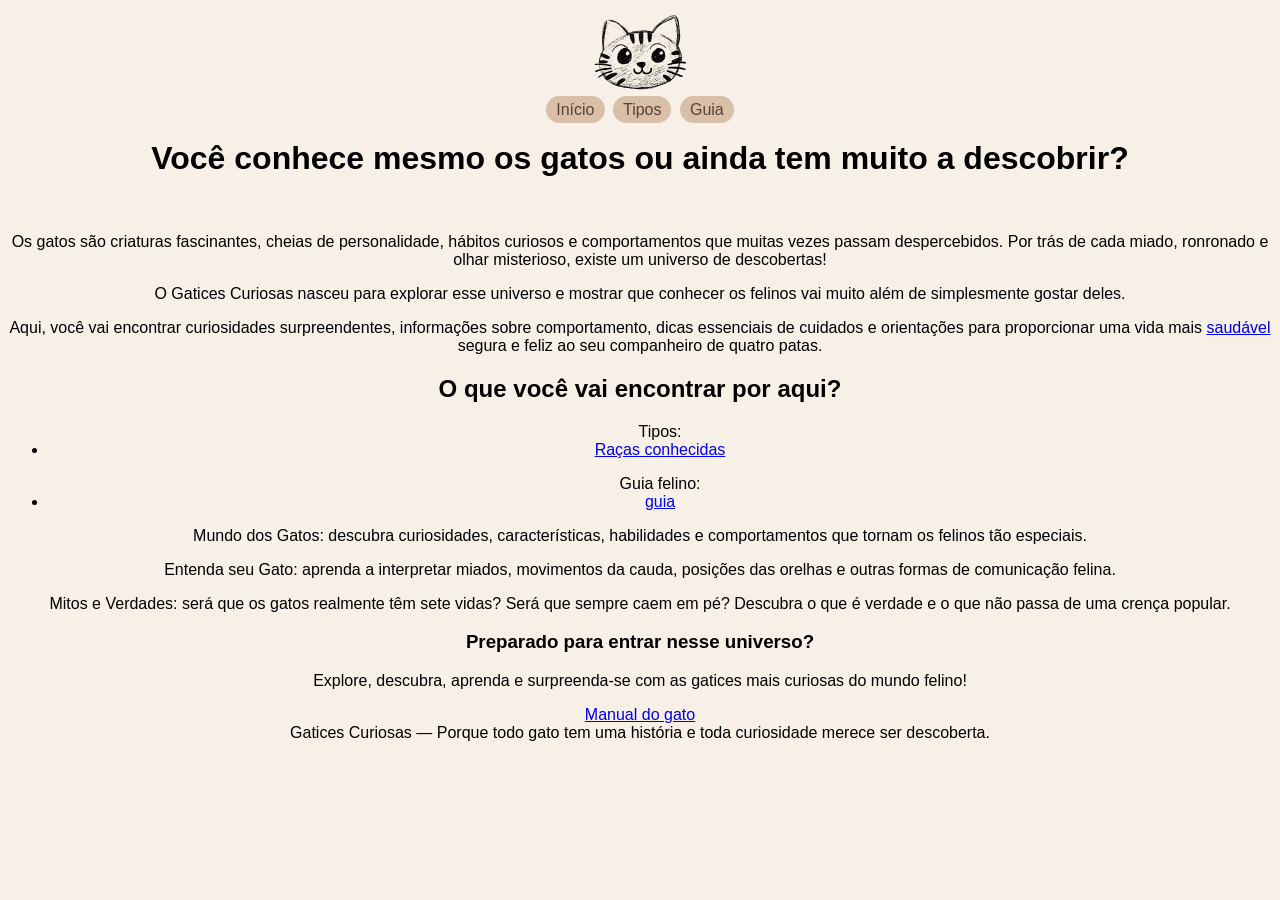
==== index.html @ 3d62ca7a "Add files via upload" ====
<!DOCTYPE html>
<html lang="pt-br">
<head>
    <meta charset="UTF-8">
    <meta name="viewport" content="width=device-width, initial-scale=1.0">
    <title>Gatos</title>

    <link rel="stylesheet" href="style.css">

</head>

<body>
<header>

     <a href="index.html">
    <img src="logotipo.svg" alt="logotipo da página" width="100px">
</a>

    <nav class="opcoes">
        <a href="index.html">Início</a>
        <a href="tipos.html">Tipos</a>
        <a href="guia.html">Guia</a>
    </nav>
</header>
    <h1>Você conhece mesmo os gatos ou ainda tem muito a descobrir?</h1><br>
   <p>Os gatos são criaturas fascinantes, cheias de personalidade, hábitos curiosos e comportamentos que muitas vezes passam despercebidos. Por trás de cada miado, ronronado e olhar misterioso, existe um universo de descobertas!</p>

   <p>O Gatices Curiosas nasceu para explorar esse universo e mostrar que conhecer os felinos vai muito além de simplesmente gostar deles.</p>

   <p>Aqui, você vai encontrar curiosidades surpreendentes, informações sobre comportamento, dicas essenciais de cuidados e orientações para proporcionar uma vida mais <a href="https://www.terra.com.br/vida-e-estilo/pets/11-dicas-para-manter-seu-gato-saudavel-e-feliz,705173eb04c32a023eaf35f7e15ee710k7oqali2.html" target="_blank" rel="noopener noreferrer">saudável</a> segura e feliz ao seu companheiro de quatro patas.</p>

   <div id="encontrar">
    <h2>O que você vai encontrar por aqui?</h2>

    <ul>Tipos:
        <li><a href="tipos.html">Raças conhecidas</a></li>
    </ul>

    <ul>Guia felino:
        <li><a href="guia.html">guia</a></li>
    </ul>

    <p>Mundo dos Gatos: descubra curiosidades, características, habilidades e comportamentos que tornam os felinos tão especiais.</p>

    <p>Entenda seu Gato: aprenda a interpretar miados, movimentos da cauda, posições das orelhas e outras formas de comunicação felina.</p>

    <p>Mitos e Verdades: será que os gatos realmente têm sete vidas? Será que sempre caem em pé? Descubra o que é verdade e o que não passa de uma crença popular.</p>
   </div>

<div>
    <h3>Preparado para entrar nesse universo?</h3>
    <p>Explore, descubra, aprenda e surpreenda-se com as gatices mais curiosas do mundo felino!</p>
</div>

<div>
    <a href="https://www.specialdog.com.br/portalpet/manual-do-gato-" target="_blank" rel="noopener noreferrer">Manual do gato</a>
</div>
<footer>Gatices Curiosas — Porque todo gato tem uma história e toda curiosidade merece ser descoberta.</footer>


</body>

</html>
---- style.css ----
body {
    font-family: Arial, sans-serif;
    background-color: #f6f0e7;
    text-align: center;
    }


.opcoes a {
    display: center;
    background-color: #d8bfa8;
    color: #5c4033;
    padding: 5px 10px;
    margin: 2px;
    border-radius: 30px;
    text-decoration: none;
}

.gatos {
    overflow: hidden;
    margin-top: 50px;
    margin-left: 50px;
    color: #633926;
}

.gatos img {
    float: left;
    width: 400px;
    margin-right: 10px;
}   

.gatos2 {
    overflow: hidden;
    margin-top: 50px;
    margin-left: 50px;
    color: #633926;
}

.gatos2 img {
    float: right;
    width: 400px;
    margin-right: 10px;
    padding-left: 20px;
}   

/* essa caixa de navegação é do curiosidades.html */
.caixa-navegacao li a {
    display: center;
    background-color: #d8bfa8;
    color: #5c4033;
    padding: 8px 8px;
    margin: 2px;
    border-radius: 30px;
    text-decoration: none;
}

.caixa-navegacao ol {
    display: flex;
    flex-direction: column;
    gap: 30px;
    list-style: none;
    padding: 0;
}   

button {
    background-color: #d8bfa8;
    color: #5c4033;
    padding: 10px 20px;
    border: none;
    border-radius: 30px;
    cursor: pointer;
}

.alimentacao {
    overflow: hidden;
    margin-top: 50px;
    margin-left: 50px;
    color: #d8bfa8;
    background-color: #5c4033;
    border-radius: 30px;
}
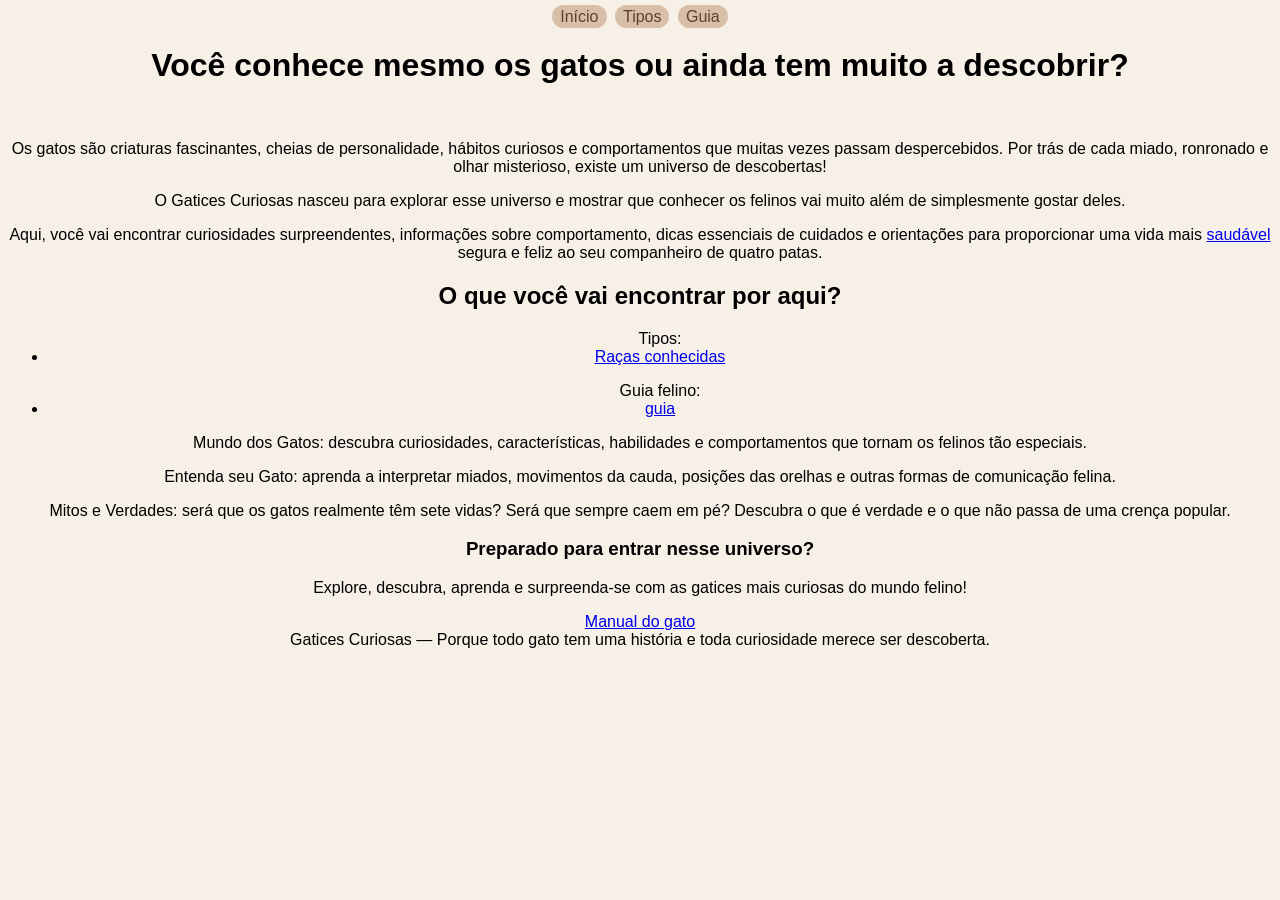
==== commit 48448f6e: "comentei o link" ====
--- a/index.html
+++ b/index.html
@@ -13,7 +13,7 @@
 <header>
 
      <a href="index.html">
-    <img src="logotipo.svg" alt="logotipo da página" width="100px">
+    <!-- <img src="logotipo.svg" alt="logotipo da página" width="100px"> -->
 </a>
 
     <nav class="opcoes">
--- a/style.css
+++ b/style.css
@@ -9,7 +9,7 @@
     display: center;
     background-color: #d8bfa8;
     color: #5c4033;
-    padding: 5px 10px;
+    padding: 3px 8px;
     margin: 2px;
     border-radius: 30px;
     text-decoration: none;
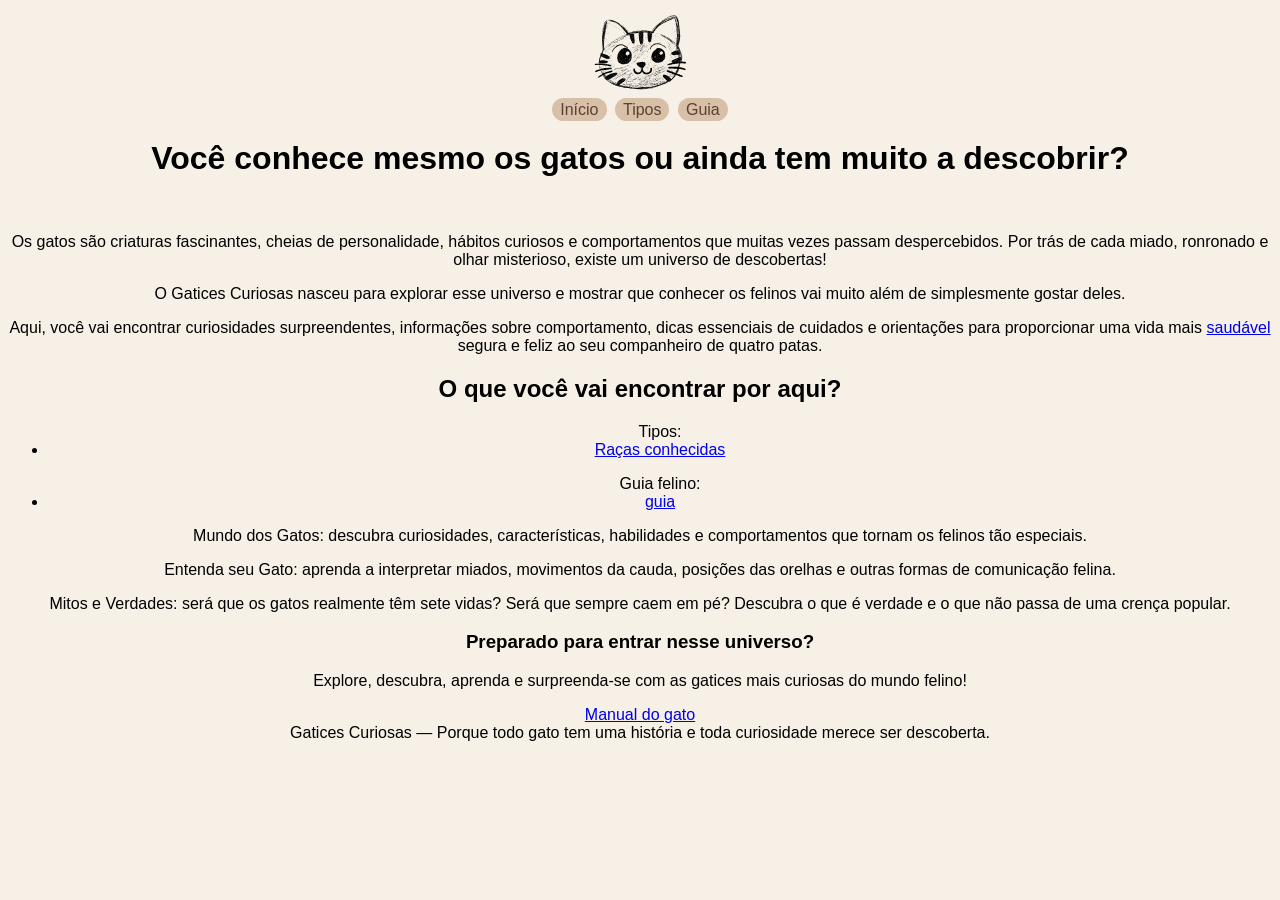
==== commit 0cb102ed: "comitei o link img" ====
--- a/index.html
+++ b/index.html
@@ -13,7 +13,7 @@
 <header>
 
      <a href="index.html">
-    <!-- <img src="logotipo.svg" alt="logotipo da página" width="100px"> -->
+    <img src="logotipo.svg" alt="logotipo da página" width="100px">
 </a>
 
     <nav class="opcoes">
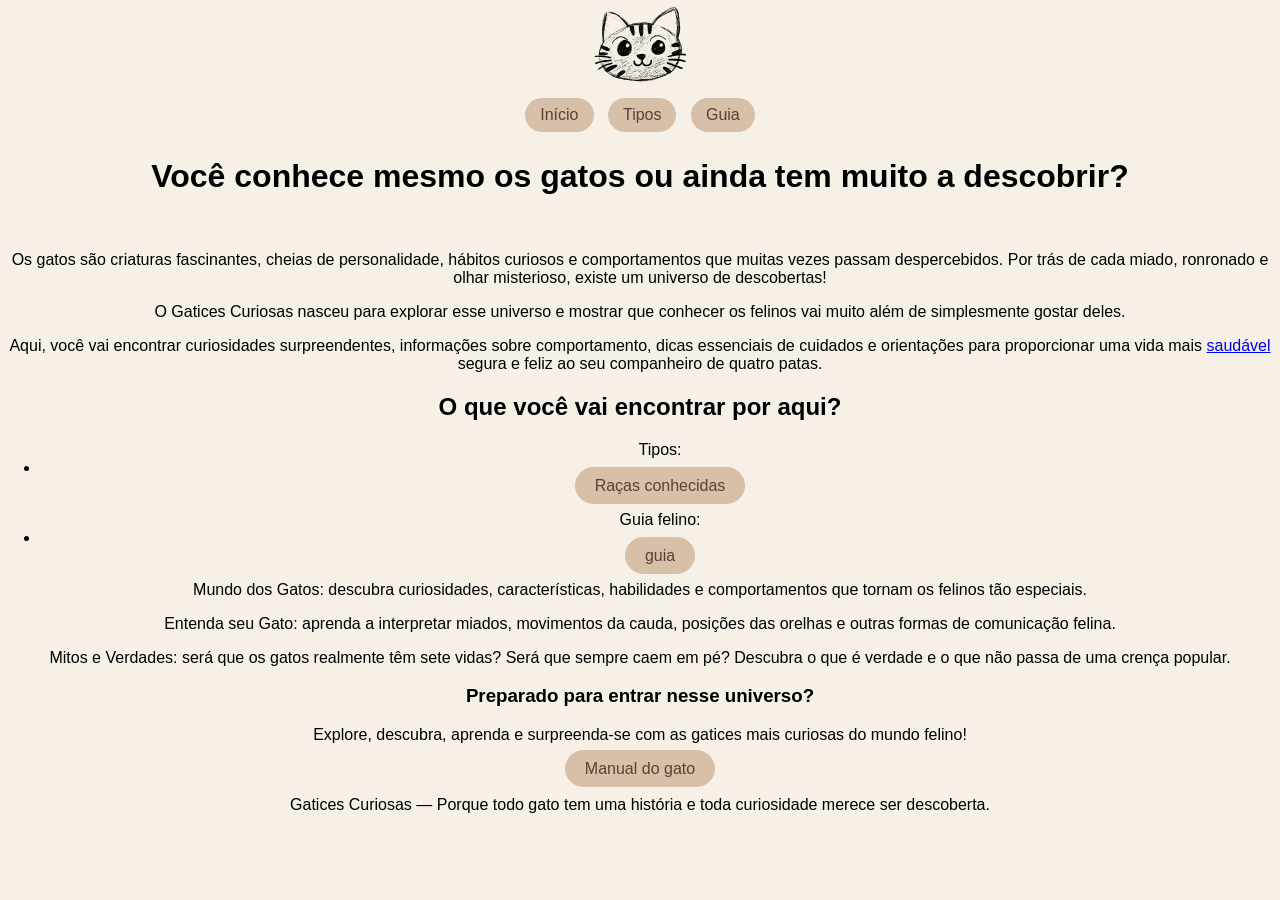
==== commit b6f53f0a: "css" ====
--- a/index.html
+++ b/index.html
@@ -32,12 +32,12 @@
    <div id="encontrar">
     <h2>O que você vai encontrar por aqui?</h2>
 
-    <ul>Tipos:
-        <li><a href="tipos.html">Raças conhecidas</a></li>
+    <ul>Tipos:<br>
+        <li><br><a class="button" href="tipos.html">Raças conhecidas</a></li>
     </ul>
 
-    <ul>Guia felino:
-        <li><a href="guia.html">guia</a></li>
+    <ul>Guia felino:<br>
+        <li><br><a class="button" href="guia.html">guia</a></li>
     </ul>
 
     <p>Mundo dos Gatos: descubra curiosidades, características, habilidades e comportamentos que tornam os felinos tão especiais.</p>
@@ -53,8 +53,8 @@
 </div>
 
 <div>
-    <a href="https://www.specialdog.com.br/portalpet/manual-do-gato-" target="_blank" rel="noopener noreferrer">Manual do gato</a>
-</div>
+    <a class="button" href="https://www.specialdog.com.br/portalpet/manual-do-gato-" target="_blank" rel="noopener noreferrer">Manual do gato</a>
+</div><br>
 <footer>Gatices Curiosas — Porque todo gato tem uma história e toda curiosidade merece ser descoberta.</footer>
 
 
--- a/style.css
+++ b/style.css
@@ -2,52 +2,52 @@
     font-family: Arial, sans-serif;
     background-color: #f6f0e7;
     text-align: center;
+    margin: 0;
     }
 
 
 .opcoes a {
-    display: center;
+    display: inline-block;
     background-color: #d8bfa8;
     color: #5c4033;
-    padding: 3px 8px;
-    margin: 2px;
+    padding: 8px 15px;
+    margin: 5px;
     border-radius: 30px;
     text-decoration: none;
 }
 
 .gatos {
     overflow: hidden;
-    margin-top: 50px;
-    margin-left: 50px;
+   margin: 50px;
     color: #633926;
 }
 
 .gatos img {
     float: left;
-    width: 400px;
-    margin-right: 10px;
+    width: 300px;
+    margin-right: 20px;
+    border-radius: 15px;
 }   
 
 .gatos2 {
     overflow: hidden;
-    margin-top: 50px;
-    margin-left: 50px;
+    margin: 50px;
     color: #633926;
 }
 
 .gatos2 img {
     float: right;
-    width: 400px;
-    margin-right: 10px;
-    padding-left: 20px;
+    width: 300px;
+    margin-left: 20px;
+    border-radius: 15px;
 }   
 
 /* essa caixa de navegação é do curiosidades.html */
 .caixa-navegacao li a {
-    display: center;
+    display: inline-block;
     background-color: #d8bfa8;
     color: #5c4033;
-    padding: 8px 8px;
+    padding: 10px 15px;
     margin: 2px;
     border-radius: 30px;
     text-decoration: none;
@@ -61,13 +61,14 @@
     padding: 0;
 }   
 
-button {
+.button {
     background-color: #d8bfa8;
     color: #5c4033;
     padding: 10px 20px;
     border: none;
     border-radius: 30px;
     cursor: pointer;
+    text-decoration: none;
 }
 
 .alimentacao {
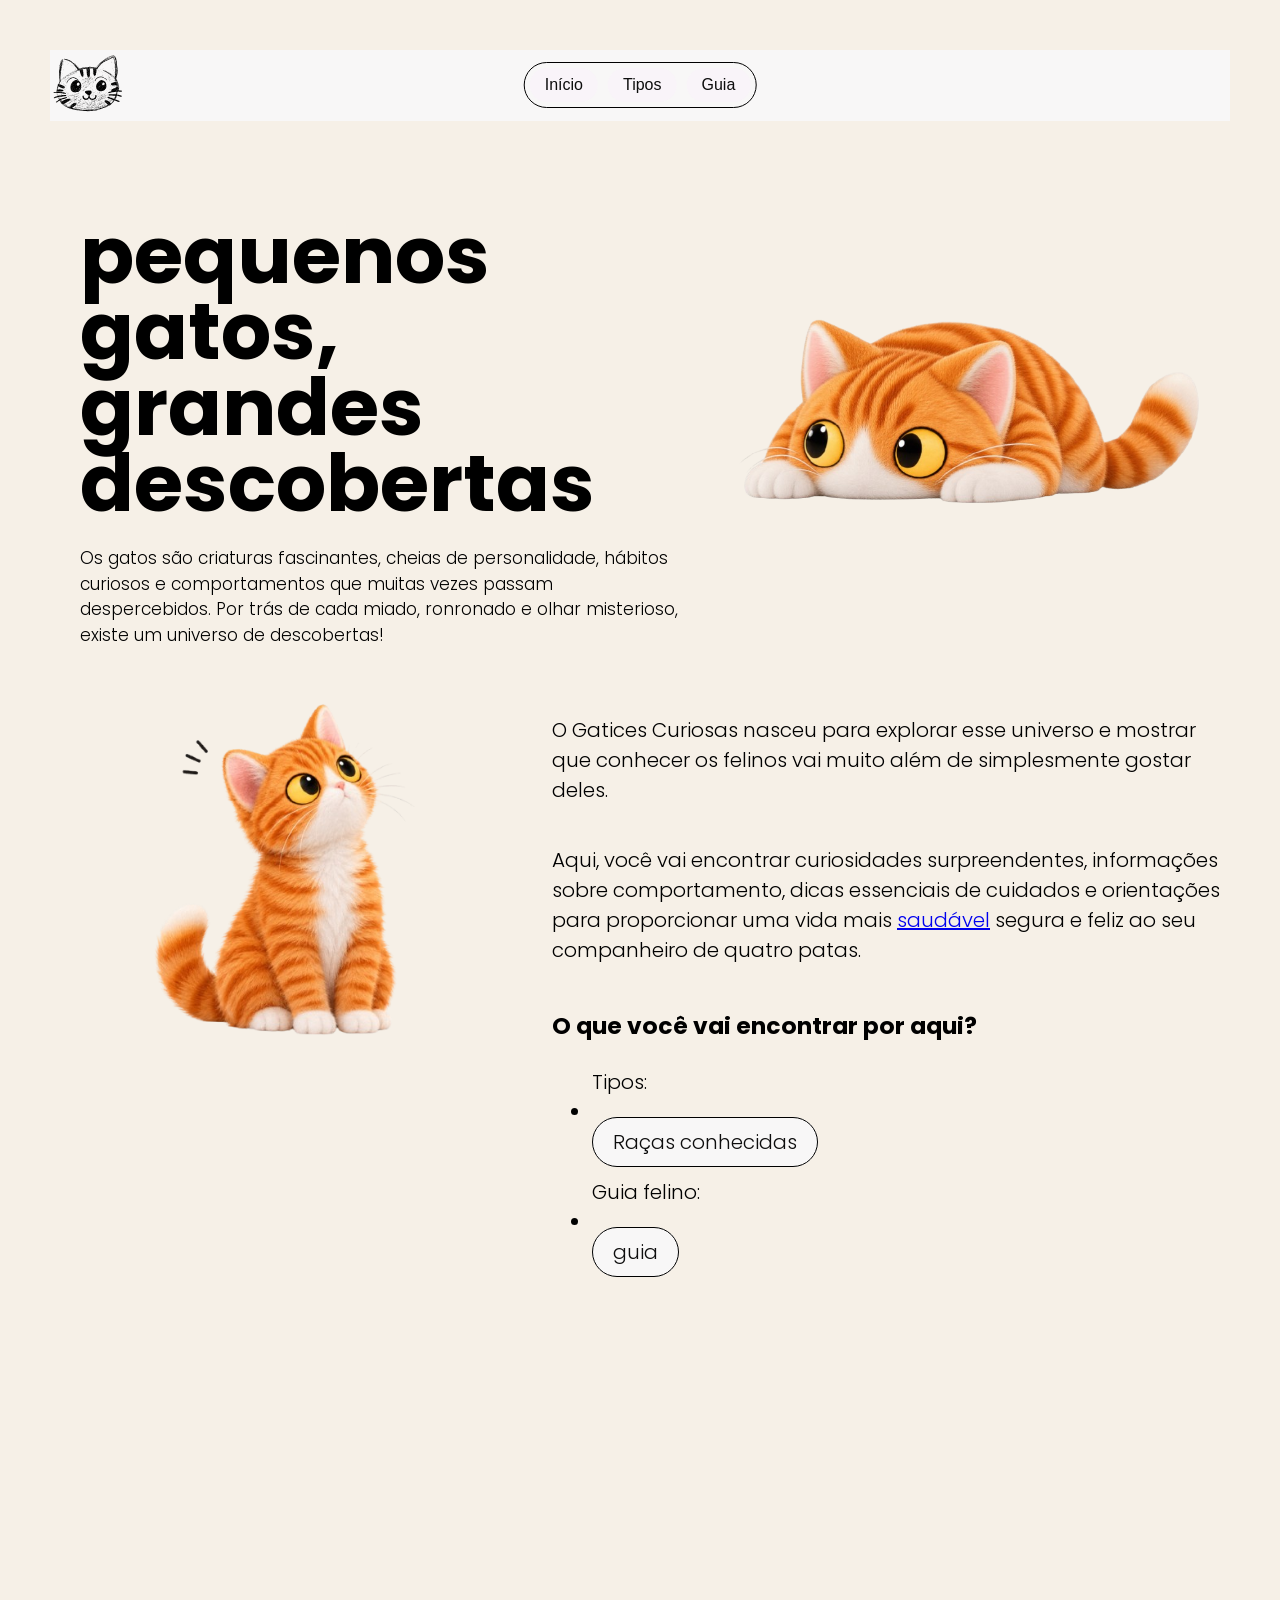
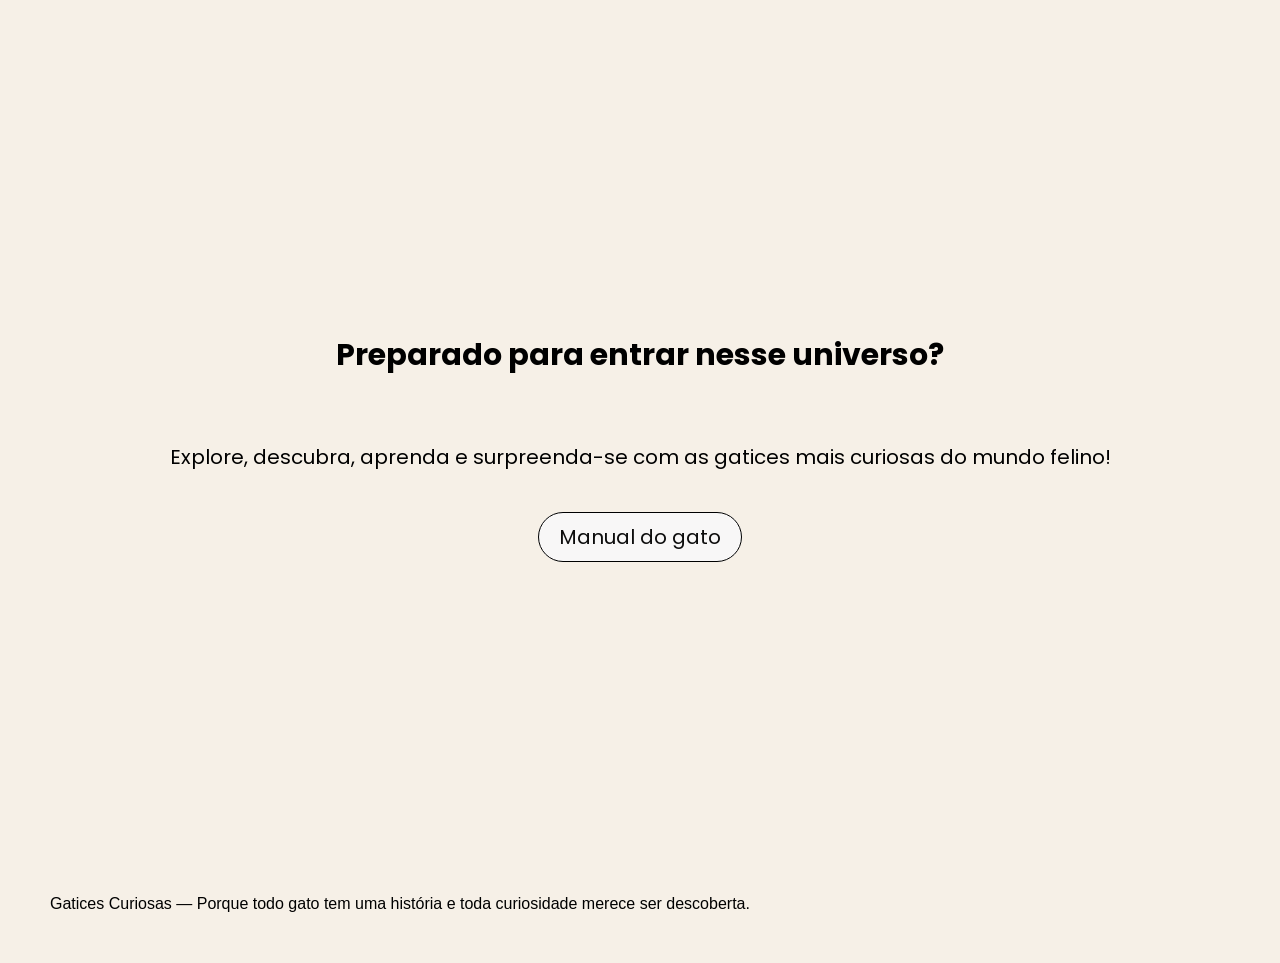
==== commit 346032ce: "atualizacao do projeto Gatices" ====
--- a/index.html
+++ b/index.html
@@ -5,56 +5,79 @@
     <meta name="viewport" content="width=device-width, initial-scale=1.0">
     <title>Gatos</title>
 
+    <link href="https://fonts.googleapis.com/css2?family=Poppins:wght@400;700;800&display=swap" rel="stylesheet">
     <link rel="stylesheet" href="style.css">
 
 </head>
 
 <body>
 <header>
+    <div class="logo">
+    <a href="index.html">
+    <img src="assents/logotipo.svg" alt="logotipo da página" width="75px">
+    </a>
+    </div>
 
-     <a href="index.html">
-    <img src="logotipo.svg" alt="logotipo da página" width="100px">
-</a>
 
-    <nav class="opcoes">
+    <nav class="menu">
         <a href="index.html">Início</a>
         <a href="tipos.html">Tipos</a>
         <a href="guia.html">Guia</a>
     </nav>
 </header>
-    <h1>Você conhece mesmo os gatos ou ainda tem muito a descobrir?</h1><br>
-   <p>Os gatos são criaturas fascinantes, cheias de personalidade, hábitos curiosos e comportamentos que muitas vezes passam despercebidos. Por trás de cada miado, ronronado e olhar misterioso, existe um universo de descobertas!</p>
+<section class="inicio">
 
-   <p>O Gatices Curiosas nasceu para explorar esse universo e mostrar que conhecer os felinos vai muito além de simplesmente gostar deles.</p>
+    <div class="n1">
+        <h2>pequenos<br>gatos,<br>grandes<br>descobertas</h2>
 
-   <p>Aqui, você vai encontrar curiosidades surpreendentes, informações sobre comportamento, dicas essenciais de cuidados e orientações para proporcionar uma vida mais <a href="https://www.terra.com.br/vida-e-estilo/pets/11-dicas-para-manter-seu-gato-saudavel-e-feliz,705173eb04c32a023eaf35f7e15ee710k7oqali2.html" target="_blank" rel="noopener noreferrer">saudável</a> segura e feliz ao seu companheiro de quatro patas.</p>
+        <p>Os gatos são criaturas fascinantes, cheias de personalidade, hábitos curiosos e comportamentos que muitas vezes passam despercebidos. Por trás de cada miado, ronronado e olhar misterioso, existe um universo de descobertas!</p>
+    </div>
 
-   <div id="encontrar">
-    <h2>O que você vai encontrar por aqui?</h2>
+    <div class="imgInicio">
+         <img src="assents/gatoInicio.png" alt="gato">
+    </div>
 
-    <ul>Tipos:<br>
-        <li><br><a class="button" href="tipos.html">Raças conhecidas</a></li>
-    </ul>
+</section>
 
-    <ul>Guia felino:<br>
-        <li><br><a class="button" href="guia.html">guia</a></li>
-    </ul>
+<section class="part2">
 
-    <p>Mundo dos Gatos: descubra curiosidades, características, habilidades e comportamentos que tornam os felinos tão especiais.</p>
+    <div class="img2">
+        <img src="assents/gatinhoCurioso.png" alt="gato curioso">
+    </div>
 
-    <p>Entenda seu Gato: aprenda a interpretar miados, movimentos da cauda, posições das orelhas e outras formas de comunicação felina.</p>
+    <div class="conteudo">
+        <p>O Gatices Curiosas nasceu para explorar esse universo e mostrar que conhecer os felinos vai muito além de simplesmente gostar deles.</p>
 
-    <p>Mitos e Verdades: será que os gatos realmente têm sete vidas? Será que sempre caem em pé? Descubra o que é verdade e o que não passa de uma crença popular.</p>
-   </div>
+        <p>Aqui, você vai encontrar curiosidades surpreendentes, informações sobre comportamento, dicas essenciais de cuidados e orientações para proporcionar uma vida mais <a href="https://www.terra.com.br/vida-e-estilo/pets/11-dicas-para-manter-seu-gato-saudavel-e-feliz,705173eb04c32a023eaf35f7e15ee710k7oqali2.html" target="_blank" rel="noopener noreferrer">saudável</a> segura e feliz ao seu companheiro de quatro patas.</p>
 
-<div>
-    <h3>Preparado para entrar nesse universo?</h3>
-    <p>Explore, descubra, aprenda e surpreenda-se com as gatices mais curiosas do mundo felino!</p>
-</div>
+        <div class="encontrar">
+            <h3>O que você vai encontrar por aqui?</h3>
 
-<div>
-    <a class="button" href="https://www.specialdog.com.br/portalpet/manual-do-gato-" target="_blank" rel="noopener noreferrer">Manual do gato</a>
-</div><br>
+            <ul>Tipos:<br>
+            <li><br><a class="button" href="tipos.html">Raças conhecidas</a></li>
+            </ul>
+
+            <ul>Guia felino:<br>
+            <li><br><a class="button" href="guia.html">guia</a></li>
+            </ul>
+        </div>
+    </div>
+
+</section>
+
+<section class="part3">
+
+    <div>
+        <h2>Preparado para entrar nesse universo?</h2>
+        <p>Explore, descubra, aprenda e surpreenda-se com as gatices mais curiosas do mundo felino!</p>
+    </div>
+
+    <div>
+        <a class="button" href="https://www.specialdog.com.br/portalpet/manual-do-gato-" target="_blank" rel="noopener noreferrer">Manual do gato</a>
+    </div><br>
+
+</section>
+
 <footer>Gatices Curiosas — Porque todo gato tem uma história e toda curiosidade merece ser descoberta.</footer>
 
 
--- a/style.css
+++ b/style.css
@@ -1,47 +1,431 @@
 body {
     font-family: Arial, sans-serif;
     background-color: #f6f0e7;
-    text-align: center;
+<<<<<<< HEAD
+    text-align: center;
+    margin: 50px;
+=======
     margin: 0;
+>>>>>>> 497e2c2 (atualizacao do projeto Gatices)
     }
-
-
-.opcoes a {
+header{
+    display: flex;
+    align-items: center;
+    background-color: #f8f7f7;
+    color: #0d0d0d;
+    position:relative;
+}
+
+.menu {
+    align-items: center;
+    display: flex;
+    justify-content: space-between;
+    align-items: center;
+    position:absolute;
+    left: 50%;
+    transform: translateX(-50%);
+    border: 1px solid black;
+    border-radius: 30px;
+    padding: 10px 25 px;
+
+}
+
+.menu a {
     display: inline-block;
-    background-color: #d8bfa8;
-    color: #5c4033;
+    background-color: #f9f4f9;
+    color: #0d0d0d;
     padding: 8px 15px;
     margin: 5px;
     border-radius: 30px;
     text-decoration: none;
 }
-
+.inicio{
+    display: flex;
+    flex-direction: row;
+    align-items: center;
+    justify-content: space-between;
+    gap: 30px;
+    width: 100%;
+    padding: 30px;
+    box-sizing: border-box;
+}  
+.n1{
+   display: flex;
+   flex-direction: column;
+   flex: 1;
+   min-width: 0;
+}
+.n1 h2 {
+font-size: 80px;
+font-weight: 700;
+font-family: 'poppins', sans-serif;
+line-height: 0.95;
+margin-bottom: 25px;
+}
+.n1 p{
+
+    font-family: 'poppins', sans-serif;
+    font-weight: 300;
+    font-size: 17px;
+    line-height: 1.5;
+    margin-top: 0;
+    max-width: 600px;
+}
+.imgInicio{
+  flex: 0 1 42%; 
+  min-width: 0; 
+}
+.imgInicio img{
+    display: block;
+    width: 100%;
+    height: auto;
+    object-fit: contain;
+}
+
+.part2{
+    min-height: 100vh;
+    box-sizing: border-box;
+
+    font-family: 'poppins', sans-serif;
+    display: flex;
+    flex-direction: row;
+    align-items: flex-start;
+    gap: 30px
+}
+.img2{
+    width: 40%;
+}
+.img2 img{
+    width: 100%;
+    height: auto;
+    display: block;
+}
+.conteudo{
+    flex: 1;
+    display: flex;
+    flex-direction: column;
+    
+}
+.conteudo p{
+    font-family: 'poppins' sans-serif;
+    font-weight: 300;
+    font-size: 20px;
+}
+.encontrar {
+    font-family: 'poppins' sans-serif;
+    font-weight: 300;
+    font-size: 20px;
+}
+
+.part3{
+    min-height: 100vh;
+    box-sizing: border-box;
+
+    font-family: 'poppins', sans-serif;
+    font-size: 20px;
+    display: flex;
+    flex-direction: column;
+    align-items: center;
+    justify-content: center;
+    text-align: center;
+
+    padding-top: 30px;
+    gap: 30px;
+}
+.part3 div:first-child{
+    display:flex;
+    flex-direction: column;
+    align-items: center;
+    gap: 20px;
+}
+.part3 div:last-child{
+    display:flex;
+    flex-direction: column;
+    align-items: center;
+    gap: 20px;
+}
+
+.gatosComum{
+    display: flex;
+    justify-content: center;
+    align-items: center;
+    gap: 15px;
+
+    padding: 20px;
+    margin-top: 20px;
+    /*background-color: #f8f7f7;*/
+}
+.gatosComum a{
+    text-decoration: none;
+    background-color: #ebe9e9;
+    color: #0d0d0d;
+
+    padding: 10px 20px;
+    border-radius: 30px;
+}
+.bannerg{
+    width: 100%;
+    display: flex;
+    justify-content: center;
+}
+.bannerg img{
+    width: 90%;
+    height: auto;
+    margin: 0;
+    display: block;
+    border-radius: 30px;
+}
+.uniFelino h2{
+    margin-bottom: 5px;
+}
+.uniFelino p{
+    margin-top:0;
+}
+
+.uniFelino{
+    font-family: 'poppins', sans-serif;
+    font-size: 20px;
+    display: flex;
+    flex-direction: column;
+    align-items: center;
+    justify-content: center;
+    text-align: center;
+
+    padding-top: 30px;
+    gap: 30px;
+}
+
+.conhecaTipos{
+    font-family: 'poppins' sans-serif;
+    text-align: center;
+    
+}
 .gatos {
-    overflow: hidden;
-   margin: 50px;
-    color: #633926;
+    display: flex;
+    align-items: center;
+    justify-content: flex-start;
+    gap: 30px;
+    margin: 50px auto;
 }
 
 .gatos img {
-    float: left;
-    width: 300px;
-    margin-right: 20px;
-    border-radius: 15px;
+    width: 300px;
+    height: auto;
+    flex-shrink: 0;
+    border-radius: 30px;
+}
+.infor{
+    display: flex;
+    flex-direction: column;
+    align-items: flex-start;
+    flex: 1;
+    text-align: left;
 }   
 
 .gatos2 {
-    overflow: hidden;
-    margin: 50px;
-    color: #633926;
+    display: flex;
+    align-items: center;
+    justify-content: flex-start;
+    gap: 30px;
+    margin: 50px auto;
 }
 
 .gatos2 img {
-    float: right;
-    width: 300px;
-    margin-left: 20px;
-    border-radius: 15px;
-}   
-
+    width: 300px;
+    height: auto;
+    flex-shrink: 0;
+    border-radius: 30px;
+} 
+.infor2{
+    display: flex;
+    flex-direction: column;
+    align-items: flex-start;
+    flex: 1;
+    text-align: left;
+}  
+.gatos3 {
+    display: flex;
+    align-items: center;
+    justify-content: flex-start;
+    gap: 30px;
+    margin: 50px auto;
+}
+
+.gatos3 img {
+    width: 300px;
+    height: auto;
+    flex-shrink: 0;
+    border-radius: 30px;
+} 
+.infor3{
+    display: flex;
+    flex-direction: column;
+    align-items: flex-start;
+    flex: 1;
+    text-align: left;
+}  
+.gatos4 {
+    display: flex;
+    align-items: center;
+    justify-content: flex-start;
+    gap: 30px;
+    margin: 50px auto;
+}
+
+.gatos4 img {
+    width: 300px;
+    height: auto;
+    flex-shrink: 0;
+    border-radius: 30px;
+} 
+.infor4{
+    display: flex;
+    flex-direction: column;
+    align-items: flex-start;
+    flex: 1;
+    text-align: left;
+}  
+.gatos5 {
+    display: flex;
+    align-items: center;
+    justify-content: flex-start;
+    gap: 30px;
+    margin: 50px auto;
+}
+
+.gatos5 img {
+    width: 300px;
+   height: auto;
+   flex-shrink: 0;
+   border-radius: 30px;
+} 
+.infor5{
+    display: flex;
+    flex-direction: column;
+    align-items: flex-start;
+    flex: 1;
+    text-align: left;
+} 
+
+.incomum{
+    min-height: 100vh;
+    box-sizing: border-box;
+
+    font-family: 'poppins', sans-serif;
+    font-size: 20px;
+    display: flex;
+    flex-direction: column;
+    align-items: center;
+    justify-content: center;
+    text-align: center;
+
+    padding-top: 30px;
+    gap: 30px;
+}
+.raros{
+    width: 100%;
+    display: flex;
+    justify-content: center;
+}
+.raros img{
+    width: 75%;
+    height: auto;
+    margin: 0;
+    display: block;
+    border-radius: 30px;
+}
+.raro{
+    display: inline-block;
+    width: fit-content;
+}
+
+.centralizar{
+    display: flex;
+    flex-direction: column;
+    align-items: center;
+    justify-content: center;
+    width: 100%;
+    gap: 20px;
+}
+
+.rarosGatos{
+    min-height: 100vh;
+    box-sizing: border-box;
+
+    font-family: 'poppins', sans-serif;
+    font-size: 20px;
+    display: flex;
+    flex-direction: column;
+    align-items: center;
+    justify-content: center;
+    text-align: center;
+
+}
+.mundo h3{
+    font-family: 'poppins' sans-serif;
+    font-size: 30px;
+    color: #0d0d0d;
+    text-align: center;
+}
+.final{
+    min-height: 100vh;
+    box-sizing: border-box;
+
+    font-family: 'poppins', sans-serif;
+    font-size: 20px;
+    display: flex;
+    flex-direction: column;
+    align-items: center;
+    justify-content: center;
+    text-align: center;
+}
+.final img{
+    border-radius: 30px;
+}
+.comportamento{
+    min-height: 100vh;
+    box-sizing: border-box;
+
+    font-family: 'poppins', sans-serif;
+    font-size: 20px;
+    display: flex;
+    flex-direction: column;
+    align-items: center;
+    justify-content: center;
+    text-align: center;
+}
+.tabela{
+    min-height: 100vh;
+    box-sizing: border-box;
+   
+}
+.linguagem h3{
+    font-family: 'poppins', sans-serif;
+    font-size: 30px;
+    align-items: first baseline;
+    text-align: center;
+}
+table{
+    width: 85%;
+    margin-top: 20px;
+    margin-left: 100px;
+    border-collapse: collapse;
+    background-color: #f6f0e7;
+    color: #0d0d0d;
+}
+th, td{
+    border: 1px solid#333;
+    padding: 15px;
+    text-align: center;
+}
+th{
+    background-color: #d8bfa8;
+    color: #0d0d0d;
+    font-weight: bold;
+}
+td{
+    background-color: #ffffff;
+}
 /* essa caixa de navegação é do curiosidades.html */
 .caixa-navegacao li a {
     display: inline-block;
@@ -53,6 +437,240 @@
     text-decoration: none;
 }
 
+.sonsGatos{
+    min-height: 100vh;
+    box-sizing: border-box;
+
+    display: flex;
+    flex-direction: column;
+    align-items: center;
+
+    gap: 20px;
+    font-family: 'poppins', sans-serif;
+}
+.miado, .ronronar, .sonsdeAlerta{
+    background-color: white;
+    color: #0d0d0d;
+    border-radius: 30px;
+    padding: 20px;
+    width: 250px;
+    text-align:center;
+    box-sizing: border-box;
+}
+.gruposSons{
+    display: flex;
+    justify-content: center;
+    gap: 20px;
+    flex-wrap: wrap;
+}
+.sonsGatos h2{
+    font-family: 'poppins', sans-serif;
+    font-size: 30px;
+    text-align: center;
+}
+/*.habitos h3{
+    font-family: 'poppins', sans-serif;
+    font-size: 30px;
+    color: #0d0d0d;
+    text-align: center;
+}*/
+.cuidar h2{
+    font-family: 'poppins', sans-serif;
+    font-size: 30px;
+    color: #0d0d0d;
+    text-align: center;
+}
+.alimentacao{
+    display: flex;
+    align-items: center;
+    justify-content: flex-start;
+    gap: 30px;
+    margin: 50px auto;
+
+    overflow: hidden;
+    margin-top: 50px;
+    margin-left: 50px;
+    color: #d8bfa8;
+    background-color: #5c4033;
+    border-radius: 30px;
+}
+
+.alimentacao img{
+    width: 300px;
+    height: auto;
+    flex-shrink: 0;
+    border-radius: 30px;
+} 
+.alm{
+    display: flex;
+    flex-direction: column;
+    align-items: flex-start;
+    flex: 1;
+    text-align: left;
+}  
+.higiene{
+    display: flex;
+    align-items: center;
+    justify-content: flex-start;
+    gap: 30px;
+    margin: 50px auto;
+    overflow: hidden;
+    margin-top: 50px;
+    margin-left: 50px;
+    color: #d8bfa8;
+    background-color: #5c4033;
+    border-radius: 30px;
+}
+
+.higiene img{
+    width: 300px;
+    height: auto;
+    flex-shrink: 0;
+    border-radius: 30px;
+} 
+.hgn{
+    display: flex;
+    flex-direction: column;
+    align-items: flex-start;
+    flex: 1;
+    text-align: left;
+}  
+.saude{
+    display: flex;
+    align-items: center;
+    justify-content: flex-start;
+    gap: 30px;
+    margin: 50px auto;
+    overflow: hidden;
+    margin-top: 50px;
+    margin-left: 50px;
+    color: #d8bfa8;
+    background-color: #5c4033;
+    border-radius: 30px;
+}
+
+.saude img{
+    width: 300px;
+    height: auto;
+    flex-shrink: 0;
+    border-radius: 30px;
+} 
+.sde{
+    display: flex;
+    flex-direction: column;
+    align-items: flex-start;
+    flex: 1;
+    text-align: left;
+}  
+.amor{
+    display: flex;
+    align-items: center;
+    justify-content: flex-start;
+    gap: 30px;
+    margin: 50px auto;
+    overflow: hidden;
+    margin-top: 50px;
+    margin-left: 50px;
+    color: #d8bfa8;
+    background-color: #5c4033;
+    border-radius: 30px;
+}
+
+.amor img{
+    width: 300px;
+    height: auto;
+    flex-shrink: 0;
+    border-radius: 30px;
+} 
+.amr{
+    display: flex;
+    flex-direction: column;
+    align-items: flex-start;
+    flex: 1;
+    text-align: left;
+}
+.cuidar{
+    min-height: 100vh;
+    box-sizing: border-box;
+
+    font-family: 'poppins', sans-serif;
+    font-size: 20px;
+    display: flex;
+    flex-direction: column;
+    align-items: center;
+    justify-content: center;
+    text-align: center;
+}
+.cuidar h2{
+    font-family: 'poppins', sans-serif;
+    font-size: 30px;
+    color: #0d0d0d;
+    text-align: center;
+} 
+.cuidar p{
+    font-family: 'poppins', sans-serif;
+    font-size: 17px;
+    color: #0d0d0d;
+    text-align: center;
+}
+.cent{
+    display: flex;
+    justify-content: space-between;
+}
+.geral{
+    
+    font-family: 'poppins', sans-serif;
+    font-size: 20px;
+    color: #0d0d0d;
+}
+.essenciais{
+    min-height: 100vh;
+    box-sizing: border-box;
+
+    font-family: 'poppins', sans-serif;
+    font-size: 20px;
+    display: flex;
+    flex-direction: column;
+    align-items: center;
+    justify-content: center;
+    text-align: center;
+}
+.essenciais img{
+    border-radius: 30px;
+}
+.etapa{
+    display:flex;
+    flex-direction: row;
+    align-items: flex-start;
+    gap: 30px;
+    width: 100%;
+    margin: 40px;
+}
+
+.numero{
+    flex-shrink: 0;
+    width: 80px;
+    height: 80px;
+    border-radius: 50%;
+    background-color: white;
+
+    display: flex;
+    justify-content: center;
+    align-items: center;
+
+    font-size: 40px;
+    font-weight: bold;
+}
+
+.conteudoEtapa{
+    flex: 1;
+    min-width: 0;
+}
+.fim{
+    font-family: 'poppins', sans-serif;
+    font-size: 20px;
+    text-align: center;
+}
 .caixa-navegacao ol {
     display: flex;
     flex-direction: column;
@@ -62,15 +680,17 @@
 }   
 
 .button {
-    background-color: #d8bfa8;
-    color: #5c4033;
+    background-color: #f8f7f7;
+    color: #0d0d0d;
     padding: 10px 20px;
     border: none;
+    border: 1px solid black;
     border-radius: 30px;
     cursor: pointer;
     text-decoration: none;
 }
 
+<<<<<<< HEAD
 .alimentacao {
     overflow: hidden;
     margin-top: 50px;
@@ -78,4 +698,22 @@
     color: #d8bfa8;
     background-color: #5c4033;
     border-radius: 30px;
-}+}
+
+.tabela {
+ 
+  margin-left: auto;
+  margin-right: auto;
+}   
+=======
+
+footer{
+    font-family: 'poppins', sans-serif;
+    color: #0d0d0d;
+    background-color: #f8f7f7;
+    text-align: center;
+    align-items: center;
+
+    padding: 25px;
+}
+>>>>>>> 497e2c2 (atualizacao do projeto Gatices)
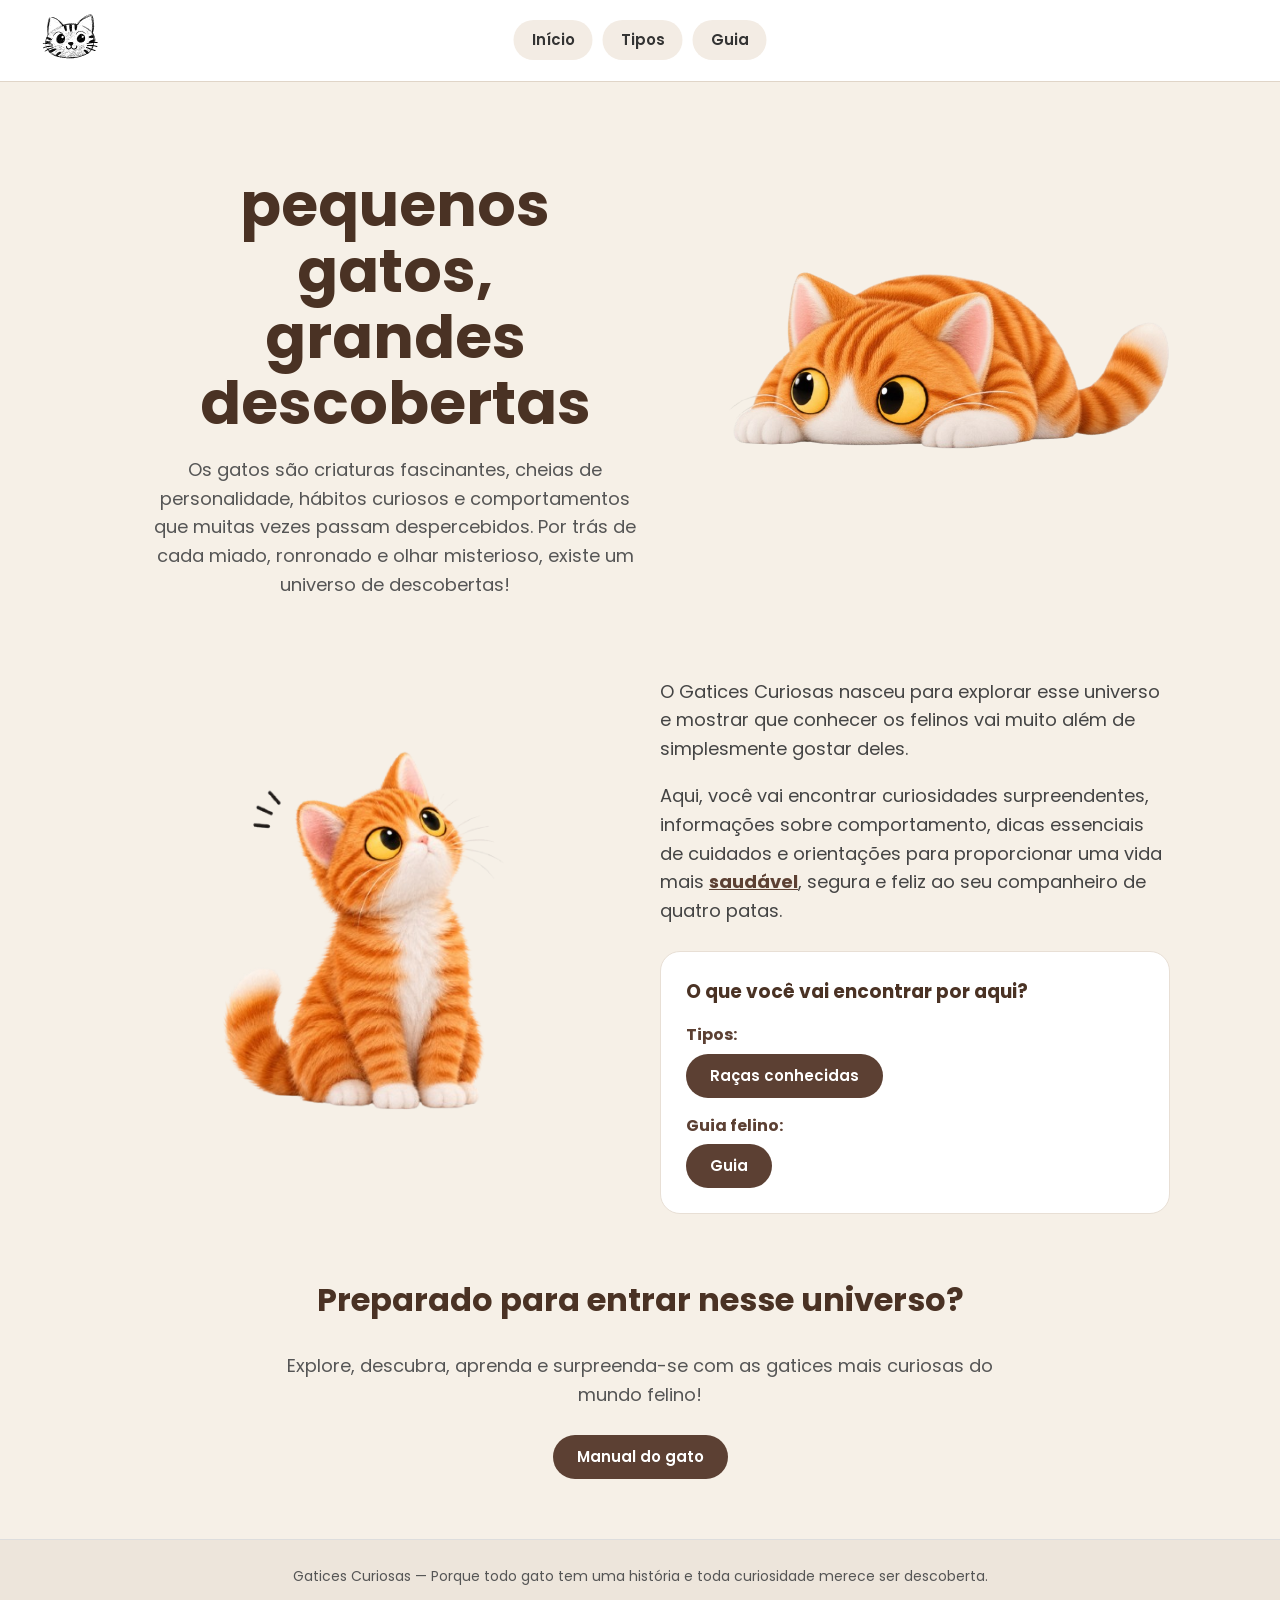
==== commit 99878cda: "ajuste de estrutura" ====
--- a/index.html
+++ b/index.html
@@ -1,5 +1,6 @@
 <!DOCTYPE html>
 <html lang="pt-br">
+
 <head>
     <meta charset="UTF-8">
     <meta name="viewport" content="width=device-width, initial-scale=1.0">
@@ -11,74 +12,85 @@
 </head>
 
 <body>
-<header>
-    <div class="logo">
-    <a href="index.html">
-    <img src="assents/logotipo.svg" alt="logotipo da página" width="75px">
-    </a>
-    </div>
+    <header>
+        <div class="logo">
+            <a href="index.html">
+                <img src="assents/logotipo.svg" alt="logotipo da página" width="75px">
+            </a>
+        </div>
 
 
-    <nav class="menu">
-        <a href="index.html">Início</a>
-        <a href="tipos.html">Tipos</a>
-        <a href="guia.html">Guia</a>
-    </nav>
-</header>
-<section class="inicio">
+        <nav class="menu">
+            <a href="index.html">Início</a>
+            <a href="tipos.html">Tipos</a>
+            <a href="guia.html">Guia</a>
+        </nav>
+    </header>
+    <section class="inicio">
 
-    <div class="n1">
-        <h2>pequenos<br>gatos,<br>grandes<br>descobertas</h2>
+        <div class="n1">
+            <h2>pequenos<br>gatos,<br>grandes<br>descobertas</h2>
 
-        <p>Os gatos são criaturas fascinantes, cheias de personalidade, hábitos curiosos e comportamentos que muitas vezes passam despercebidos. Por trás de cada miado, ronronado e olhar misterioso, existe um universo de descobertas!</p>
-    </div>
+            <p>Os gatos são criaturas fascinantes, cheias de personalidade, hábitos curiosos e comportamentos que muitas
+                vezes passam despercebidos. Por trás de cada miado, ronronado e olhar misterioso, existe um universo de
+                descobertas!</p>
+        </div>
 
-    <div class="imgInicio">
-         <img src="assents/gatoInicio.png" alt="gato">
-    </div>
+        <div class="imgInicio">
+            <img src="assents/gatoInicio.png" alt="gato">
+        </div>
 
-</section>
+    </section>
 
-<section class="part2">
+    <section class="part2">
 
-    <div class="img2">
-        <img src="assents/gatinhoCurioso.png" alt="gato curioso">
-    </div>
+        <div class="img2">
+            <img src="assents/gatinhoCurioso.png" alt="gato curioso">
+        </div>
 
-    <div class="conteudo">
-        <p>O Gatices Curiosas nasceu para explorar esse universo e mostrar que conhecer os felinos vai muito além de simplesmente gostar deles.</p>
+        <div class="conteudo">
+            <p>O Gatices Curiosas nasceu para explorar esse universo e mostrar que conhecer os felinos vai muito além de
+                simplesmente gostar deles.</p>
 
-        <p>Aqui, você vai encontrar curiosidades surpreendentes, informações sobre comportamento, dicas essenciais de cuidados e orientações para proporcionar uma vida mais <a href="https://www.terra.com.br/vida-e-estilo/pets/11-dicas-para-manter-seu-gato-saudavel-e-feliz,705173eb04c32a023eaf35f7e15ee710k7oqali2.html" target="_blank" rel="noopener noreferrer">saudável</a> segura e feliz ao seu companheiro de quatro patas.</p>
+            <p>Aqui, você vai encontrar curiosidades surpreendentes, informações sobre comportamento, dicas essenciais
+                de cuidados e orientações para proporcionar uma vida mais <a
+                    href="https://www.terra.com.br/vida-e-estilo/pets/11-dicas-para-manter-seu-gato-saudavel-e-feliz,705173eb04c32a023eaf35f7e15ee710k7oqali2.html"
+                    target="_blank" rel="noopener noreferrer">saudável</a>, segura e feliz ao seu companheiro de quatro
+                patas.</p>
 
-        <div class="encontrar">
-            <h3>O que você vai encontrar por aqui?</h3>
+            <div class="encontrar">
+                <h3>O que você vai encontrar por aqui?</h3>
 
-            <ul>Tipos:<br>
-            <li><br><a class="button" href="tipos.html">Raças conhecidas</a></li>
-            </ul>
+                <ul class="lista-encontrar">
+                    <li>
+                        <span class="rotulo-encontrar">Tipos:</span>
+                        <a class="button" href="tipos.html">Raças conhecidas</a>
+                    </li>
+                    <li>
+                        <span class="rotulo-encontrar">Guia felino:</span>
+                        <a class="button" href="guia.html">Guia</a>
+                    </li>
+                </ul>
+            </div>
+        </div>
 
-            <ul>Guia felino:<br>
-            <li><br><a class="button" href="guia.html">guia</a></li>
-            </ul>
+    </section>
+
+    <section class="part3">
+
+        <div>
+            <h2>Preparado para entrar nesse universo?</h2>
+            <p>Explore, descubra, aprenda e surpreenda-se com as gatices mais curiosas do mundo felino!</p>
         </div>
-    </div>
 
-</section>
+        <div>
+            <a class="button" href="https://www.specialdog.com.br/portalpet/manual-do-gato-" target="_blank"
+                rel="noopener noreferrer">Manual do gato</a>
+        </div>
 
-<section class="part3">
+    </section>
 
-    <div>
-        <h2>Preparado para entrar nesse universo?</h2>
-        <p>Explore, descubra, aprenda e surpreenda-se com as gatices mais curiosas do mundo felino!</p>
-    </div>
-
-    <div>
-        <a class="button" href="https://www.specialdog.com.br/portalpet/manual-do-gato-" target="_blank" rel="noopener noreferrer">Manual do gato</a>
-    </div><br>
-
-</section>
-
-<footer>Gatices Curiosas — Porque todo gato tem uma história e toda curiosidade merece ser descoberta.</footer>
+    <footer>Gatices Curiosas — Porque todo gato tem uma história e toda curiosidade merece ser descoberta.</footer>
 
 
 </body>
--- a/style.css
+++ b/style.css
@@ -1,719 +1,602 @@
-body {
-    font-family: Arial, sans-serif;
-    background-color: #f6f0e7;
-<<<<<<< HEAD
-    text-align: center;
-    margin: 50px;
-=======
-    margin: 0;
->>>>>>> 497e2c2 (atualizacao do projeto Gatices)
-    }
-header{
-    display: flex;
-    align-items: center;
-    background-color: #f8f7f7;
-    color: #0d0d0d;
-    position:relative;
-}
-
-.menu {
-    align-items: center;
-    display: flex;
-    justify-content: space-between;
-    align-items: center;
-    position:absolute;
-    left: 50%;
-    transform: translateX(-50%);
-    border: 1px solid black;
-    border-radius: 30px;
-    padding: 10px 25 px;
-
-}
-
-.menu a {
-    display: inline-block;
-    background-color: #f9f4f9;
-    color: #0d0d0d;
-    padding: 8px 15px;
-    margin: 5px;
-    border-radius: 30px;
-    text-decoration: none;
-}
-.inicio{
-    display: flex;
-    flex-direction: row;
-    align-items: center;
-    justify-content: space-between;
-    gap: 30px;
-    width: 100%;
-    padding: 30px;
-    box-sizing: border-box;
-}  
-.n1{
-   display: flex;
-   flex-direction: column;
-   flex: 1;
-   min-width: 0;
-}
-.n1 h2 {
-font-size: 80px;
-font-weight: 700;
-font-family: 'poppins', sans-serif;
-line-height: 0.95;
-margin-bottom: 25px;
-}
-.n1 p{
-
-    font-family: 'poppins', sans-serif;
-    font-weight: 300;
-    font-size: 17px;
-    line-height: 1.5;
-    margin-top: 0;
-    max-width: 600px;
-}
-.imgInicio{
-  flex: 0 1 42%; 
-  min-width: 0; 
-}
-.imgInicio img{
-    display: block;
-    width: 100%;
-    height: auto;
-    object-fit: contain;
-}
-
-.part2{
-    min-height: 100vh;
-    box-sizing: border-box;
-
-    font-family: 'poppins', sans-serif;
-    display: flex;
-    flex-direction: row;
-    align-items: flex-start;
-    gap: 30px
-}
-.img2{
-    width: 40%;
-}
-.img2 img{
-    width: 100%;
-    height: auto;
-    display: block;
-}
-.conteudo{
-    flex: 1;
-    display: flex;
-    flex-direction: column;
-    
-}
-.conteudo p{
-    font-family: 'poppins' sans-serif;
-    font-weight: 300;
-    font-size: 20px;
-}
-.encontrar {
-    font-family: 'poppins' sans-serif;
-    font-weight: 300;
-    font-size: 20px;
-}
-
-.part3{
-    min-height: 100vh;
-    box-sizing: border-box;
-
-    font-family: 'poppins', sans-serif;
-    font-size: 20px;
-    display: flex;
-    flex-direction: column;
-    align-items: center;
-    justify-content: center;
-    text-align: center;
-
-    padding-top: 30px;
-    gap: 30px;
-}
-.part3 div:first-child{
-    display:flex;
-    flex-direction: column;
-    align-items: center;
-    gap: 20px;
-}
-.part3 div:last-child{
-    display:flex;
-    flex-direction: column;
-    align-items: center;
-    gap: 20px;
-}
-
-.gatosComum{
-    display: flex;
-    justify-content: center;
-    align-items: center;
-    gap: 15px;
-
-    padding: 20px;
-    margin-top: 20px;
-    /*background-color: #f8f7f7;*/
-}
-.gatosComum a{
-    text-decoration: none;
-    background-color: #ebe9e9;
-    color: #0d0d0d;
-
-    padding: 10px 20px;
-    border-radius: 30px;
-}
-.bannerg{
-    width: 100%;
-    display: flex;
-    justify-content: center;
-}
-.bannerg img{
-    width: 90%;
-    height: auto;
-    margin: 0;
-    display: block;
-    border-radius: 30px;
-}
-.uniFelino h2{
-    margin-bottom: 5px;
-}
-.uniFelino p{
-    margin-top:0;
-}
-
-.uniFelino{
-    font-family: 'poppins', sans-serif;
-    font-size: 20px;
-    display: flex;
-    flex-direction: column;
-    align-items: center;
-    justify-content: center;
-    text-align: center;
-
-    padding-top: 30px;
-    gap: 30px;
-}
-
-.conhecaTipos{
-    font-family: 'poppins' sans-serif;
-    text-align: center;
-    
-}
-.gatos {
-    display: flex;
-    align-items: center;
-    justify-content: flex-start;
-    gap: 30px;
-    margin: 50px auto;
-}
-
-.gatos img {
-    width: 300px;
-    height: auto;
-    flex-shrink: 0;
-    border-radius: 30px;
-}
-.infor{
-    display: flex;
-    flex-direction: column;
-    align-items: flex-start;
-    flex: 1;
-    text-align: left;
-}   
-
-.gatos2 {
-    display: flex;
-    align-items: center;
-    justify-content: flex-start;
-    gap: 30px;
-    margin: 50px auto;
-}
-
-.gatos2 img {
-    width: 300px;
-    height: auto;
-    flex-shrink: 0;
-    border-radius: 30px;
-} 
-.infor2{
-    display: flex;
-    flex-direction: column;
-    align-items: flex-start;
-    flex: 1;
-    text-align: left;
-}  
-.gatos3 {
-    display: flex;
-    align-items: center;
-    justify-content: flex-start;
-    gap: 30px;
-    margin: 50px auto;
-}
-
-.gatos3 img {
-    width: 300px;
-    height: auto;
-    flex-shrink: 0;
-    border-radius: 30px;
-} 
-.infor3{
-    display: flex;
-    flex-direction: column;
-    align-items: flex-start;
-    flex: 1;
-    text-align: left;
-}  
-.gatos4 {
-    display: flex;
-    align-items: center;
-    justify-content: flex-start;
-    gap: 30px;
-    margin: 50px auto;
-}
-
-.gatos4 img {
-    width: 300px;
-    height: auto;
-    flex-shrink: 0;
-    border-radius: 30px;
-} 
-.infor4{
-    display: flex;
-    flex-direction: column;
-    align-items: flex-start;
-    flex: 1;
-    text-align: left;
-}  
-.gatos5 {
-    display: flex;
-    align-items: center;
-    justify-content: flex-start;
-    gap: 30px;
-    margin: 50px auto;
-}
-
-.gatos5 img {
-    width: 300px;
-   height: auto;
-   flex-shrink: 0;
-   border-radius: 30px;
-} 
-.infor5{
-    display: flex;
-    flex-direction: column;
-    align-items: flex-start;
-    flex: 1;
-    text-align: left;
-} 
-
-.incomum{
-    min-height: 100vh;
-    box-sizing: border-box;
-
-    font-family: 'poppins', sans-serif;
-    font-size: 20px;
-    display: flex;
-    flex-direction: column;
-    align-items: center;
-    justify-content: center;
-    text-align: center;
-
-    padding-top: 30px;
-    gap: 30px;
-}
-.raros{
-    width: 100%;
-    display: flex;
-    justify-content: center;
-}
-.raros img{
-    width: 75%;
-    height: auto;
-    margin: 0;
-    display: block;
-    border-radius: 30px;
-}
-.raro{
-    display: inline-block;
-    width: fit-content;
-}
-
-.centralizar{
-    display: flex;
-    flex-direction: column;
-    align-items: center;
-    justify-content: center;
-    width: 100%;
-    gap: 20px;
-}
-
-.rarosGatos{
-    min-height: 100vh;
-    box-sizing: border-box;
-
-    font-family: 'poppins', sans-serif;
-    font-size: 20px;
-    display: flex;
-    flex-direction: column;
-    align-items: center;
-    justify-content: center;
-    text-align: center;
-
-}
-.mundo h3{
-    font-family: 'poppins' sans-serif;
-    font-size: 30px;
-    color: #0d0d0d;
-    text-align: center;
-}
-.final{
-    min-height: 100vh;
-    box-sizing: border-box;
-
-    font-family: 'poppins', sans-serif;
-    font-size: 20px;
-    display: flex;
-    flex-direction: column;
-    align-items: center;
-    justify-content: center;
-    text-align: center;
-}
-.final img{
-    border-radius: 30px;
-}
-.comportamento{
-    min-height: 100vh;
-    box-sizing: border-box;
-
-    font-family: 'poppins', sans-serif;
-    font-size: 20px;
-    display: flex;
-    flex-direction: column;
-    align-items: center;
-    justify-content: center;
-    text-align: center;
-}
-.tabela{
-    min-height: 100vh;
-    box-sizing: border-box;
-   
-}
-.linguagem h3{
-    font-family: 'poppins', sans-serif;
-    font-size: 30px;
-    align-items: first baseline;
-    text-align: center;
-}
-table{
-    width: 85%;
-    margin-top: 20px;
-    margin-left: 100px;
-    border-collapse: collapse;
-    background-color: #f6f0e7;
-    color: #0d0d0d;
-}
-th, td{
-    border: 1px solid#333;
-    padding: 15px;
-    text-align: center;
-}
-th{
-    background-color: #d8bfa8;
-    color: #0d0d0d;
-    font-weight: bold;
-}
-td{
-    background-color: #ffffff;
-}
-/* essa caixa de navegação é do curiosidades.html */
-.caixa-navegacao li a {
-    display: inline-block;
-    background-color: #d8bfa8;
-    color: #5c4033;
-    padding: 10px 15px;
-    margin: 2px;
-    border-radius: 30px;
-    text-decoration: none;
-}
-
-.sonsGatos{
-    min-height: 100vh;
-    box-sizing: border-box;
-
-    display: flex;
-    flex-direction: column;
-    align-items: center;
-
-    gap: 20px;
-    font-family: 'poppins', sans-serif;
-}
-.miado, .ronronar, .sonsdeAlerta{
-    background-color: white;
-    color: #0d0d0d;
-    border-radius: 30px;
-    padding: 20px;
-    width: 250px;
-    text-align:center;
-    box-sizing: border-box;
-}
-.gruposSons{
-    display: flex;
-    justify-content: center;
-    gap: 20px;
-    flex-wrap: wrap;
-}
-.sonsGatos h2{
-    font-family: 'poppins', sans-serif;
-    font-size: 30px;
-    text-align: center;
-}
-/*.habitos h3{
-    font-family: 'poppins', sans-serif;
-    font-size: 30px;
-    color: #0d0d0d;
-    text-align: center;
-}*/
-.cuidar h2{
-    font-family: 'poppins', sans-serif;
-    font-size: 30px;
-    color: #0d0d0d;
-    text-align: center;
-}
-.alimentacao{
-    display: flex;
-    align-items: center;
-    justify-content: flex-start;
-    gap: 30px;
-    margin: 50px auto;
-
-    overflow: hidden;
-    margin-top: 50px;
-    margin-left: 50px;
-    color: #d8bfa8;
-    background-color: #5c4033;
-    border-radius: 30px;
-}
-
-.alimentacao img{
-    width: 300px;
-    height: auto;
-    flex-shrink: 0;
-    border-radius: 30px;
-} 
-.alm{
-    display: flex;
-    flex-direction: column;
-    align-items: flex-start;
-    flex: 1;
-    text-align: left;
-}  
-.higiene{
-    display: flex;
-    align-items: center;
-    justify-content: flex-start;
-    gap: 30px;
-    margin: 50px auto;
-    overflow: hidden;
-    margin-top: 50px;
-    margin-left: 50px;
-    color: #d8bfa8;
-    background-color: #5c4033;
-    border-radius: 30px;
-}
-
-.higiene img{
-    width: 300px;
-    height: auto;
-    flex-shrink: 0;
-    border-radius: 30px;
-} 
-.hgn{
-    display: flex;
-    flex-direction: column;
-    align-items: flex-start;
-    flex: 1;
-    text-align: left;
-}  
-.saude{
-    display: flex;
-    align-items: center;
-    justify-content: flex-start;
-    gap: 30px;
-    margin: 50px auto;
-    overflow: hidden;
-    margin-top: 50px;
-    margin-left: 50px;
-    color: #d8bfa8;
-    background-color: #5c4033;
-    border-radius: 30px;
-}
-
-.saude img{
-    width: 300px;
-    height: auto;
-    flex-shrink: 0;
-    border-radius: 30px;
-} 
-.sde{
-    display: flex;
-    flex-direction: column;
-    align-items: flex-start;
-    flex: 1;
-    text-align: left;
-}  
-.amor{
-    display: flex;
-    align-items: center;
-    justify-content: flex-start;
-    gap: 30px;
-    margin: 50px auto;
-    overflow: hidden;
-    margin-top: 50px;
-    margin-left: 50px;
-    color: #d8bfa8;
-    background-color: #5c4033;
-    border-radius: 30px;
-}
-
-.amor img{
-    width: 300px;
-    height: auto;
-    flex-shrink: 0;
-    border-radius: 30px;
-} 
-.amr{
-    display: flex;
-    flex-direction: column;
-    align-items: flex-start;
-    flex: 1;
-    text-align: left;
-}
-.cuidar{
-    min-height: 100vh;
-    box-sizing: border-box;
-
-    font-family: 'poppins', sans-serif;
-    font-size: 20px;
-    display: flex;
-    flex-direction: column;
-    align-items: center;
-    justify-content: center;
-    text-align: center;
-}
-.cuidar h2{
-    font-family: 'poppins', sans-serif;
-    font-size: 30px;
-    color: #0d0d0d;
-    text-align: center;
-} 
-.cuidar p{
-    font-family: 'poppins', sans-serif;
-    font-size: 17px;
-    color: #0d0d0d;
-    text-align: center;
-}
-.cent{
-    display: flex;
-    justify-content: space-between;
-}
-.geral{
-    
-    font-family: 'poppins', sans-serif;
-    font-size: 20px;
-    color: #0d0d0d;
-}
-.essenciais{
-    min-height: 100vh;
-    box-sizing: border-box;
-
-    font-family: 'poppins', sans-serif;
-    font-size: 20px;
-    display: flex;
-    flex-direction: column;
-    align-items: center;
-    justify-content: center;
-    text-align: center;
-}
-.essenciais img{
-    border-radius: 30px;
-}
-.etapa{
-    display:flex;
-    flex-direction: row;
-    align-items: flex-start;
-    gap: 30px;
-    width: 100%;
-    margin: 40px;
-}
-
-.numero{
-    flex-shrink: 0;
-    width: 80px;
-    height: 80px;
-    border-radius: 50%;
-    background-color: white;
-
-    display: flex;
-    justify-content: center;
-    align-items: center;
-
-    font-size: 40px;
-    font-weight: bold;
-}
-
-.conteudoEtapa{
-    flex: 1;
-    min-width: 0;
-}
-.fim{
-    font-family: 'poppins', sans-serif;
-    font-size: 20px;
-    text-align: center;
-}
-.caixa-navegacao ol {
-    display: flex;
-    flex-direction: column;
-    gap: 30px;
-    list-style: none;
-    padding: 0;
-}   
-
-.button {
-    background-color: #f8f7f7;
-    color: #0d0d0d;
-    padding: 10px 20px;
-    border: none;
-    border: 1px solid black;
-    border-radius: 30px;
-    cursor: pointer;
-    text-decoration: none;
-}
-
-<<<<<<< HEAD
-.alimentacao {
-    overflow: hidden;
-    margin-top: 50px;
-    margin-left: 50px;
-    color: #d8bfa8;
-    background-color: #5c4033;
-    border-radius: 30px;
-}
-
-.tabela {
- 
-  margin-left: auto;
-  margin-right: auto;
-}   
-=======
-
-footer{
-    font-family: 'poppins', sans-serif;
-    color: #0d0d0d;
-    background-color: #f8f7f7;
-    text-align: center;
-    align-items: center;
-
-    padding: 25px;
-}
->>>>>>> 497e2c2 (atualizacao do projeto Gatices)
+@import url('https://fonts.googleapis.com/css2?family=Poppins:wght@300;400;600;700&display=swap');
+
+* {
+    box-sizing: border-box;
+}
+
+body {
+    font-family: 'Poppins', Arial, sans-serif;
+    background-color: #f6f0e7;
+    color: #333;
+    margin: 0;
+    padding: 0;
+    text-align: center;
+    line-height: 1.6;
+}
+
+img {
+    max-width: 100%;
+    height: auto;
+}
+
+header {
+    position: relative;
+    display: flex;
+    align-items: center;
+    justify-content: space-between;
+    background-color: #ffffff;
+    padding: 10px 40px;
+    border-bottom: 1px solid #e0d5c8;
+}
+
+.logo img {
+    width: 60px;
+}
+
+.menu {
+    position: absolute;
+    left: 50%;
+    transform: translateX(-50%);
+    display: flex;
+    gap: 10px;
+}
+
+.menu a {
+    text-decoration: none;
+    color: #333;
+    background-color: #f3ece4;
+    padding: 8px 18px;
+    border-radius: 20px;
+    font-size: 15px;
+    font-weight: 600;
+}
+
+.menu a:hover {
+    background-color: #5c4033;
+    color: #ffffff;
+}
+
+.inicio {
+    display: flex;
+    align-items: center;
+    justify-content: space-between;
+    gap: 40px;
+    max-width: 1100px;
+    margin: 40px auto;
+    padding: 0 20px;
+}
+
+.n1 {
+    flex: 1;
+    text-align: center;
+}
+
+.n1 h2 {
+    font-size: 60px;
+    line-height: 1.1;
+    color: #4a3224;
+    margin-bottom: 20px;
+    text-align: center;
+}
+
+.n1 p {
+    font-size: 18px;
+    color: #555;
+    max-width: 500px;
+    margin: 0 auto;
+    text-align: center;
+}
+
+.imgInicio img {
+    max-width: 450px;
+    border-radius: 20px;
+}
+
+.part2 {
+    display: flex;
+    align-items: center;
+    gap: 40px;
+    max-width: 1100px;
+    margin: 60px auto;
+    padding: 0 20px;
+    text-align: left;
+}
+
+.img2 {
+    flex: 1;
+}
+
+.conteudo {
+    flex: 1;
+}
+
+.conteudo p {
+    font-size: 18px;
+    color: #444;
+    margin-bottom: 15px;
+}
+
+.conteudo p a {
+    color: #5c4033;
+    font-weight: bold;
+}
+
+.encontrar {
+    background-color: #ffffff;
+    padding: 25px;
+    border-radius: 20px;
+    margin-top: 25px;
+    border: 1px solid #e8dfd5;
+}
+
+.encontrar h3 {
+    color: #4a3224;
+    margin-top: 0;
+    margin-bottom: 15px;
+}
+
+.lista-encontrar {
+    list-style: none;
+    padding: 0;
+    margin: 0;
+    display: flex;
+    flex-direction: column;
+    gap: 15px;
+}
+
+.lista-encontrar li {
+    display: flex;
+    flex-direction: column;
+    align-items: flex-start;
+    gap: 6px;
+}
+
+.rotulo-encontrar {
+    font-weight: bold;
+    color: #5c4033;
+}
+
+.part3 {
+    max-width: 800px;
+    margin: 60px auto;
+    padding: 0 20px;
+}
+
+.part3 h2 {
+    font-size: 32px;
+    color: #4a3224;
+}
+
+.part3 p {
+    font-size: 18px;
+    color: #555;
+    margin-bottom: 25px;
+}
+
+.button {
+    display: inline-block;
+    background-color: #5c4033;
+    color: #ffffff;
+    padding: 10px 24px;
+    border-radius: 25px;
+    text-decoration: none;
+    font-weight: 600;
+    font-size: 15px;
+    border: none;
+    cursor: pointer;
+}
+
+.button:hover {
+    background-color: #3e2619;
+    color: #ffffff;
+}
+
+.button.voltar {
+    background-color: #ffffff;
+    color: #5c4033;
+    border: 1px solid #5c4033;
+}
+
+.button.voltar:hover {
+    background-color: #5c4033;
+    color: #ffffff;
+}
+
+.uniFelino,
+.conhecaTipos,
+.incomum,
+.rarosGatos,
+.mundo,
+.comportamento,
+.sonsGatos,
+.cuidar,
+.essenciais {
+    max-width: 900px;
+    margin: 40px auto;
+    padding: 0 20px;
+}
+
+.uniFelino h2,
+.conhecaTipos h2,
+.incomum h2,
+.rarosGatos h2,
+.comportamento h2,
+.sonsGatos h2,
+.cuidar h2,
+.essenciais h2 {
+    font-size: 32px;
+    color: #4a3224;
+}
+
+.subtitulo {
+    font-size: 18px;
+    color: #5c4033;
+    font-weight: bold;
+}
+
+.gatosComum {
+    display: flex;
+    justify-content: center;
+    gap: 10px;
+    flex-wrap: wrap;
+    margin: 20px 0;
+}
+
+.gatosComum a {
+    text-decoration: none;
+    background-color: #ffffff;
+    color: #333;
+    padding: 8px 18px;
+    border-radius: 20px;
+    border: 1px solid #ddd;
+    font-size: 14px;
+}
+
+.gatosComum a:hover {
+    background-color: #5c4033;
+    color: #ffffff;
+}
+
+.bannerg img,
+.raros img,
+.essenciais img {
+    border-radius: 20px;
+    margin: 15px 0;
+}
+
+.gatos, .gatos2, .gatos3, .gatos4, .gatos5 {
+    display: flex;
+    align-items: center;
+    gap: 25px;
+    max-width: 800px;
+    margin: 20px auto;
+    padding: 20px;
+    background-color: #ffffff;
+    border-radius: 20px;
+    border: 1px solid #e8dfd5;
+    text-align: left;
+}
+
+.gatos img, .gatos2 img, .gatos3 img, .gatos4 img, .gatos5 img {
+    width: 250px;
+    height: 170px;
+    object-fit: cover;
+    border-radius: 15px;
+    flex-shrink: 0;
+}
+
+.infor, .infor2, .infor3, .infor4, .infor5 {
+    flex: 1;
+}
+
+.infor h3,
+.infor2 strong,
+.infor3 strong,
+.infor4 strong,
+.infor5 strong {
+    font-size: 20px;
+    color: #5c4033;
+    margin-top: 0;
+    margin-bottom: 8px;
+    display: inline-block;
+}
+
+.centralizar {
+    margin: 30px auto;
+}
+
+.tabela {
+    max-width: 850px;
+    margin: 20px auto;
+    padding: 0 20px;
+    overflow-x: auto;
+}
+
+table {
+    width: 100%;
+    margin: 20px auto;
+    border-collapse: collapse;
+    background-color: #ffffff;
+    border-radius: 10px;
+    overflow: hidden;
+}
+
+th, td {
+    border: 1px solid #ddd;
+    padding: 12px 15px;
+    text-align: center;
+}
+
+th {
+    background-color: #5c4033;
+    color: #ffffff;
+}
+
+tbody tr:nth-child(even) td {
+    background-color: #fbf7f2;
+}
+
+.gruposSons {
+    display: flex;
+    justify-content: center;
+    gap: 20px;
+    flex-wrap: wrap;
+    margin-top: 20px;
+}
+
+.miado, .ronronar, .sonsdeAlerta {
+    background-color: #ffffff;
+    padding: 20px;
+    border-radius: 15px;
+    width: 250px;
+    border: 1px solid #e8dfd5;
+    text-align: center;
+}
+
+.miado h3, .ronronar h3, .sonsdeAlerta h3 {
+    color: #5c4033;
+    margin-top: 0;
+}
+
+.habitos {
+    margin-top: 40px;
+}
+
+.habitos img {
+    border-radius: 20px;
+}
+
+.lista {
+    list-style: none;
+    padding: 0;
+    max-width: 450px;
+    margin: 20px auto;
+    text-align: left;
+}
+
+.lista li {
+    background-color: #ffffff;
+    padding: 10px 15px;
+    border-radius: 10px;
+    margin-bottom: 8px;
+    border: 1px solid #e8dfd5;
+}
+
+.alimentacao, .higiene, .saude, .amor {
+    display: flex;
+    align-items: center;
+    gap: 25px;
+    max-width: 800px;
+    margin: 20px auto;
+    padding: 20px;
+    background-color: #5c4033;
+    color: #ffffff;
+    border-radius: 20px;
+    text-align: left;
+}
+
+.alimentacao img, .higiene img, .saude img, .amor img {
+    width: 250px;
+    height: 170px;
+    object-fit: cover;
+    border-radius: 15px;
+    flex-shrink: 0;
+}
+
+.alm, .hgn, .sde, .amr {
+    flex: 1;
+}
+
+.alm p:first-child,
+.hgn p:first-child,
+.sde p:first-child,
+.amr p:first-child {
+    font-size: 20px;
+    font-weight: bold;
+    color: #f3d4bc;
+    margin-top: 0;
+    margin-bottom: 5px;
+}
+
+.cent {
+    display: flex;
+    justify-content: center;
+    gap: 15px;
+    margin-top: 25px;
+    flex-wrap: wrap;
+}
+
+.geral {
+    max-width: 850px;
+    margin: 20px auto;
+    padding: 0 20px;
+}
+
+.etapa {
+    display: flex;
+    align-items: center;
+    gap: 20px;
+    background-color: #ffffff;
+    border-radius: 15px;
+    padding: 20px;
+    margin: 20px 0;
+    border: 1px solid #e8dfd5;
+    text-align: left;
+}
+
+.numero {
+    width: 50px;
+    height: 50px;
+    background-color: #5c4033;
+    color: #ffffff;
+    border-radius: 50%;
+    display: flex;
+    align-items: center;
+    justify-content: center;
+    font-size: 24px;
+    font-weight: bold;
+    flex-shrink: 0;
+}
+
+.conteudoEtapa {
+    flex: 1;
+}
+
+.conteudoEtapa h3 {
+    margin-top: 0;
+    color: #4a3224;
+}
+
+.fim {
+    margin: 40px auto;
+    font-size: 18px;
+    color: #4a3224;
+}
+
+.final {
+    max-width: 700px;
+    margin: 40px auto;
+    padding: 30px 20px;
+    background-color: #ffffff;
+    border-radius: 20px;
+    border: 1px solid #e8dfd5;
+}
+
+.final h3 {
+    color: #8b5e3c;
+    margin: 0;
+    font-size: 16px;
+}
+
+.final h2 {
+    color: #4a3224;
+    margin: 10px 0;
+}
+
+.final img {
+    border-radius: 15px;
+    margin-top: 20px;
+}
+
+#formContato {
+    max-width: 450px;
+    margin: 20px auto;
+    display: flex;
+    flex-direction: column;
+    gap: 15px;
+    text-align: left;
+}
+
+.campo {
+    display: flex;
+    flex-direction: column;
+    gap: 5px;
+}
+
+.campo label {
+    font-size: 14px;
+    font-weight: 600;
+    color: #4a3224;
+}
+
+.campo input,
+.campo select,
+.campo textarea {
+    font-family: inherit;
+    font-size: 15px;
+    padding: 10px;
+    border: 1px solid #ccc;
+    border-radius: 8px;
+    background-color: #faf7f2;
+}
+
+.campo input:focus,
+.campo select:focus,
+.campo textarea:focus {
+    outline: none;
+    border-color: #5c4033;
+    background-color: #ffffff;
+}
+
+.btn-whatsapp {
+    background-color: #25d366;
+    color: #ffffff;
+    font-size: 16px;
+    font-weight: bold;
+    padding: 12px;
+    border-radius: 25px;
+    border: none;
+    cursor: pointer;
+    width: 100%;
+}
+
+.btn-whatsapp:hover {
+    background-color: #1eb856;
+}
+
+footer {
+    background-color: #ede5db;
+    color: #555;
+    padding: 25px 20px;
+    font-size: 14px;
+    margin-top: 40px;
+    border-top: 1px solid #ddd;
+}
+
+@media (max-width: 768px) {
+    header {
+        flex-direction: column;
+        gap: 15px;
+    }
+
+    .menu {
+        position: static;
+        transform: none;
+    }
+
+    .inicio,
+    .part2,
+    .gatos, .gatos2, .gatos3, .gatos4, .gatos5,
+    .alimentacao, .higiene, .saude, .amor,
+    .etapa {
+        flex-direction: column;
+        text-align: center;
+    }
+
+    .n1 h2 {
+        font-size: 40px;
+    }
+
+    .imgInicio img,
+    .gatos img, .gatos2 img, .gatos3 img, .gatos4 img, .gatos5 img,
+    .alimentacao img, .higiene img, .saude img, .amor img {
+        width: 100%;
+        max-width: 280px;
+    }
+
+    .infor, .infor2, .infor3, .infor4, .infor5,
+    .alm, .hgn, .sde, .amr {
+        align-items: center;
+        text-align: center;
+    }
+}
